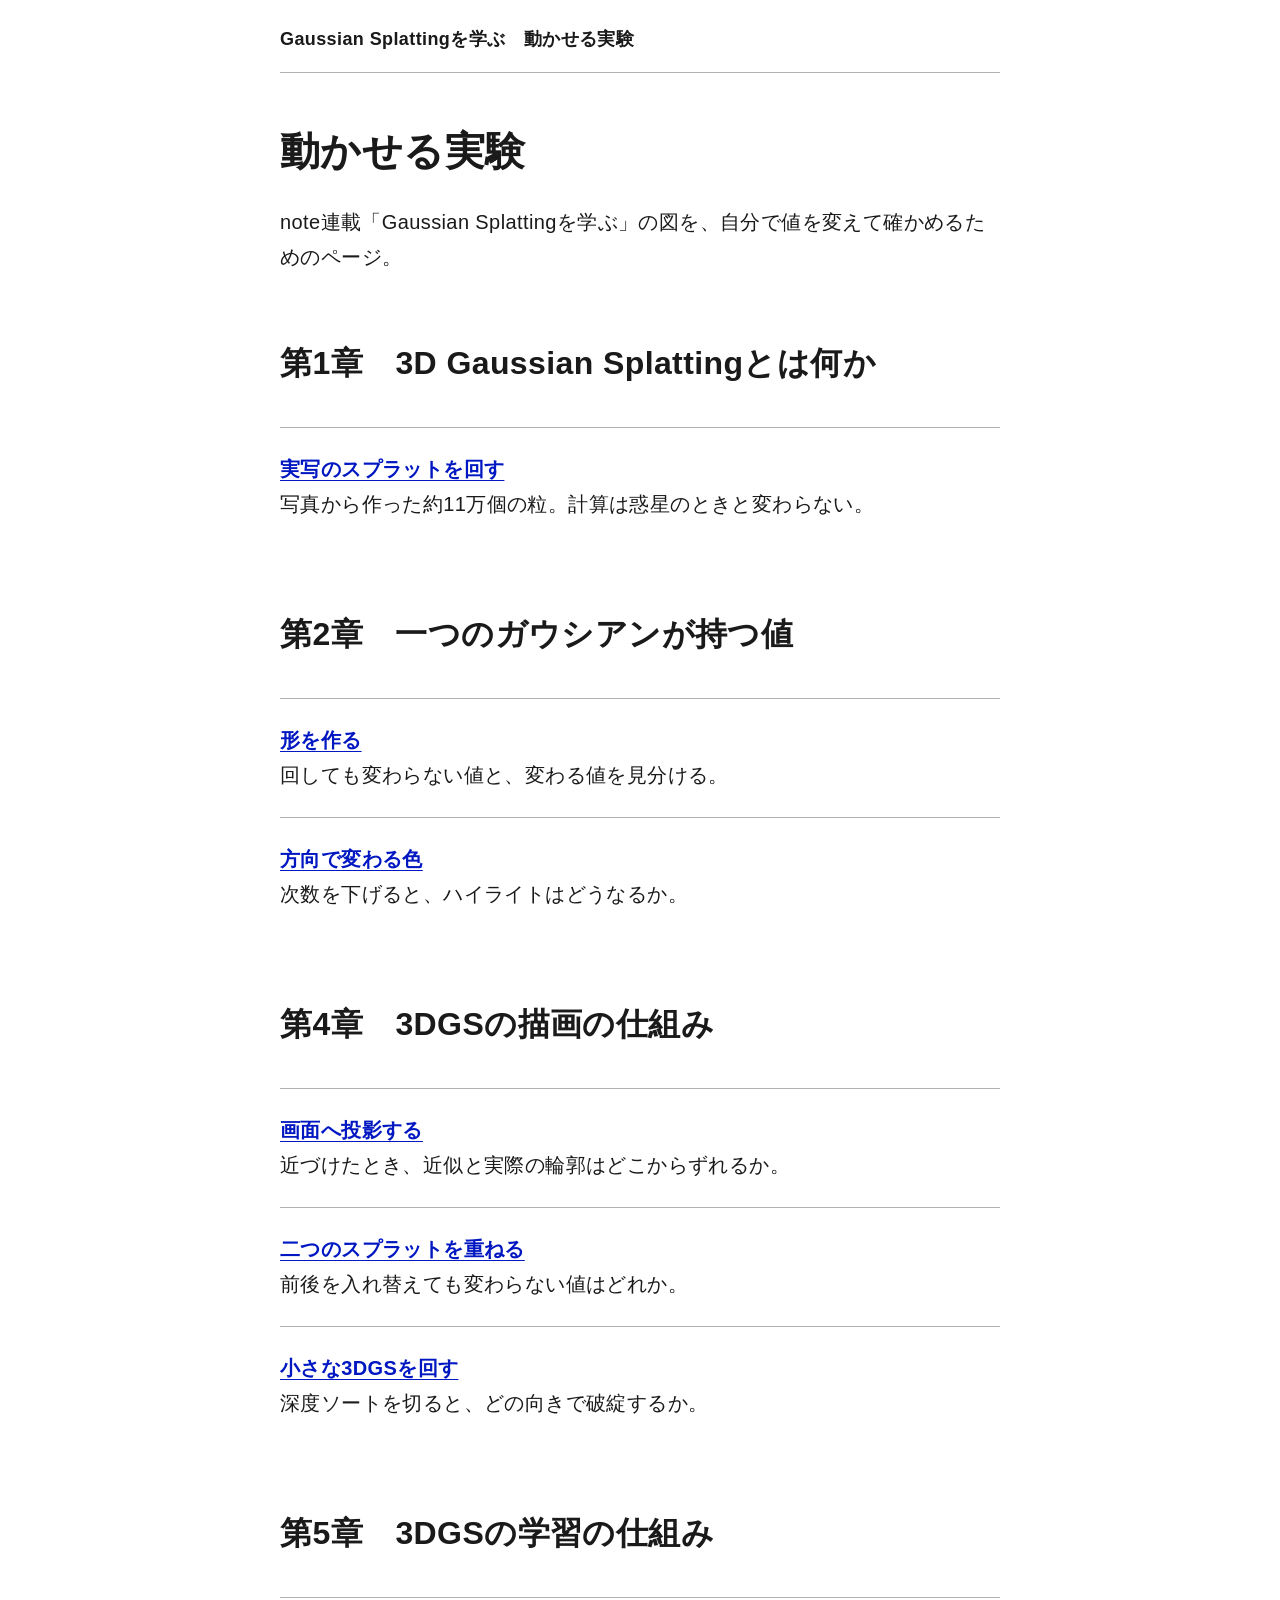
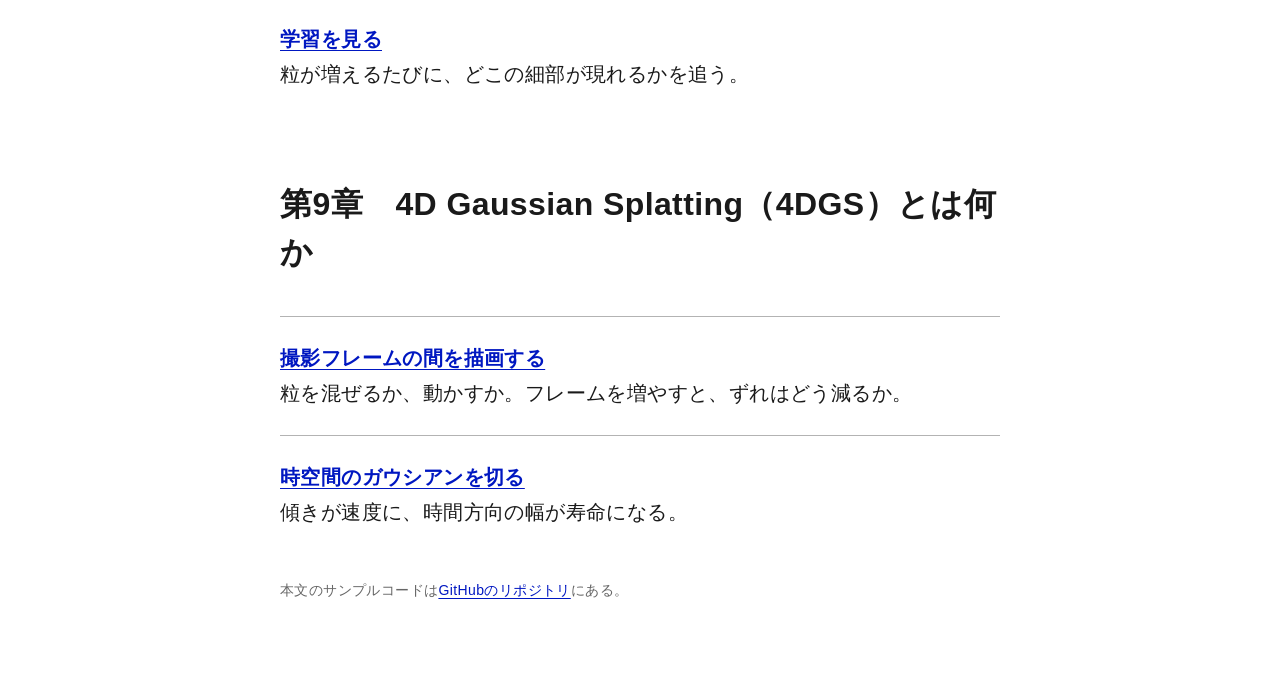
==== docs/index.html @ 0bede8e3 "feat: add interactive labs and sample code for the Gaussian Splatting series Co-Authored-By: Claude " ====
<!doctype html>
<html lang="ja">
<head>
<meta charset="utf-8">
<meta name="viewport" content="width=device-width, initial-scale=1">
<meta name="color-scheme" content="light dark">
<title>動かせる実験 | Gaussian Splattingを学ぶ</title>
<link rel="stylesheet" href="./site.css">
</head>
<body>
<header class="site-header"><a class="site-title" href="./">Gaussian Splattingを学ぶ　動かせる実験</a></header>
<main id="main">
<h1>動かせる実験</h1>
<p class="lead">note連載「Gaussian Splattingを学ぶ」の図を、自分で値を変えて確かめるためのページ。</p>
<h2>第1章　3D Gaussian Splattingとは何か</h2>
<ul class="lab-list"><li><a href="./lab/real3d/">実写のスプラットを回す</a><br>写真から作った約11万個の粒。計算は惑星のときと変わらない。</li></ul>
<h2>第2章　一つのガウシアンが持つ値</h2>
<ul class="lab-list"><li><a href="./lab/covariance/">形を作る</a><br>回しても変わらない値と、変わる値を見分ける。</li><li><a href="./lab/sh/">方向で変わる色</a><br>次数を下げると、ハイライトはどうなるか。</li></ul>
<h2>第4章　3DGSの描画の仕組み</h2>
<ul class="lab-list"><li><a href="./lab/projection/">画面へ投影する</a><br>近づけたとき、近似と実際の輪郭はどこからずれるか。</li><li><a href="./lab/compositing/">二つのスプラットを重ねる</a><br>前後を入れ替えても変わらない値はどれか。</li><li><a href="./lab/splat3d/">小さな3DGSを回す</a><br>深度ソートを切ると、どの向きで破綻するか。</li></ul>
<h2>第5章　3DGSの学習の仕組み</h2>
<ul class="lab-list"><li><a href="./lab/training/">学習を見る</a><br>粒が増えるたびに、どこの細部が現れるかを追う。</li></ul>
<h2>第9章　4D Gaussian Splatting（4DGS）とは何か</h2>
<ul class="lab-list"><li><a href="./lab/interp/">撮影フレームの間を描画する</a><br>粒を混ぜるか、動かすか。フレームを増やすと、ずれはどう減るか。</li><li><a href="./lab/spacetime/">時空間のガウシアンを切る</a><br>傾きが速度に、時間方向の幅が寿命になる。</li></ul>
<p class="fine">本文のサンプルコードは<a href="https://github.com/satoooh/gaussian-splatting-guide/tree/main/code">GitHubのリポジトリ</a>にある。</p>
</main>
</body>
</html>
---- docs/site.css ----
:root {
  color-scheme: light dark;
  --paper: light-dark(#ffffff, #1a1a1a);
  --ink: light-dark(#1a1a1a, #f2f2f2);
  --muted: light-dark(#666666, #b3b3b3);
  --line: light-dark(#b3b3b3, #666666);
  --wash: light-dark(#f2f2f2, #333333);
  --link: light-dark(#0017c1, #c5d7fb);
  --link-hover: light-dark(#00118f, #ffffff);
  --visited: light-dark(#8b008b, #ef95ef);
  --primary: #0017c1;
  --primary-hover: #00118f;
  --primary-active: #000071;
  --control-border: light-dark(#666666, #b3b3b3);
  --error: light-dark(#b90000, #ffaaaa);
  --font-sans: 'Noto Sans JP', -apple-system, BlinkMacSystemFont, 'Hiragino Kaku Gothic ProN', 'Yu Gothic', sans-serif;
  --font-mono: 'Noto Sans Mono', ui-monospace, SFMono-Regular, Menlo, monospace;
}
* { box-sizing: border-box; }
html { scroll-behavior: smooth; scroll-padding-top: 32px; }
body {
  margin: 0;
  background: var(--paper);
  color: var(--ink);
  font-family: var(--font-sans);
  font-size: 20px;
  line-height: 1.75;
  letter-spacing: .02em;
  overflow-wrap: anywhere;
}
a { color: var(--link); text-decoration-thickness: 1px; text-underline-offset: .2em; }
a:visited { color: var(--visited); }
a:hover { color: var(--link-hover); text-decoration-thickness: 3px; }
:focus-visible {
  outline: 4px solid #000000;
  outline-offset: 2px;
  box-shadow: 0 0 0 2px #ffd43d;
}
button, input, select { font: inherit; }
button, .button-primary {
  display: inline-flex;
  justify-content: center;
  align-items: center;
  min-height: 48px;
  max-width: 100%;
  border: 1px solid var(--link);
  border-radius: 8px;
  padding: 12px 24px;
  background: var(--paper);
  color: var(--link);
  font-size: 16px;
  font-weight: 700;
  line-height: 1.5;
  letter-spacing: .02em;
  text-align: center;
  cursor: pointer;
}
.button-primary, .button-primary:visited, button[type='submit'] {
  border: 4px double transparent;
  background: var(--primary);
  color: #ffffff;
  text-decoration: none;
}
.button-primary:hover, button[type='submit']:hover {
  background: var(--primary-hover);
  color: #ffffff;
  text-decoration: underline;
  text-decoration-thickness: 1px;
}
.button-primary:active, button[type='submit']:active { background: var(--primary-active); }
button:disabled {
  border-color: var(--line);
  background: var(--wash);
  color: var(--muted);
  cursor: not-allowed;
}
select, input[type='date'] {
  width: 100%;
  min-width: 0;
  min-height: 56px;
  border: 1px solid var(--control-border);
  border-radius: 8px;
  padding: 12px 16px;
  background: var(--paper);
  color: var(--ink);
  font-size: 16px;
  line-height: 1.5;
}
select:hover, input[type='date']:hover { border-color: var(--ink); }
input[type='checkbox'], input[type='radio'] {
  width: 24px;
  height: 24px;
  margin: 2px 0 0;
  flex: 0 0 24px;
  accent-color: var(--link);
}
input[type='range'] { width: 100%; min-width: 0; min-height: 44px; margin: 0; accent-color: var(--link); }
.site-header, main, .site-footer { width: min(100% - 64px, 720px); margin-inline: auto; }
.site-header {
  display: flex;
  flex-wrap: wrap;
  align-items: center;
  justify-content: space-between;
  gap: 8px 24px;
  border-bottom: 1px solid var(--line);
  padding-block: 24px 16px;
}
.site-title, .site-title:visited { color: var(--ink); font-size: 18px; font-weight: 700; text-decoration: none; }
.site-header nav { display: flex; flex-wrap: wrap; gap: 0 24px; font-size: 16px; }
.site-header nav a {
  display: inline-flex;
  align-items: center;
  min-height: 48px;
  border-bottom: 4px solid transparent;
  padding-top: 4px;
  color: var(--ink);
  text-decoration: none;
}
.site-header nav a:hover { border-bottom-color: var(--line); }
.site-header nav a[aria-current='page'] { border-bottom-color: var(--link); color: var(--link); font-weight: 700; }
main { padding-block: 48px 64px; }
h1, h2, h3 { font-weight: 700; line-height: 1.5; }
h1 { margin: 0 0 24px; font-size: 40px; letter-spacing: .01em; }
h2 { margin: 64px 0 24px; font-size: 32px; }
h3 { margin: 40px 0 16px; font-size: 24px; }
p { margin: 24px 0; }
li { margin-block: 8px; }
ul, ol { padding-left: 1.5em; }
.lead { font-size: 20px; line-height: 1.75; }
.fine, .eyebrow { color: var(--muted); font-size: 14px; line-height: 1.75; }
.eyebrow { margin-top: 0; }
.article-header .fine { margin-block: 16px; }
.start-links { display: flex; flex-wrap: wrap; align-items: center; gap: 16px 32px; margin-block: 32px 48px; font-size: 16px; }
.contents-part { margin-top: 48px; }
.contents-part h2 { margin: 0 0 16px; font-size: 24px; }
.chapter-list { margin: 0; padding: 0; list-style: none; }
.chapter-list li { display: grid; grid-template-columns: 32px minmax(0, 1fr) auto; align-items: baseline; gap: 16px; margin: 0; padding: 24px 0; border-top: 1px solid var(--line); }
.chapter-list a { display: inline-block; padding-block: 4px; font-size: 20px; font-weight: 700; }
.chapter-list p { margin: 8px 0 0; color: var(--muted); font-size: 16px; }
.chapter-list .chapter-labs, .chapter-list .chapter-labs a { display: inline; padding: 0; font-size: 14px; font-weight: 400; }
.hero-lab { margin-block: 32px 8px; }
.hero-lab canvas { cursor: grab; }
.chapter-number { color: var(--muted); font-size: 18px; font-variant-numeric: tabular-nums; }
.chapter-progress { color: var(--muted); font-size: 14px; white-space: nowrap; }
.toc { border-block: 1px solid var(--line); margin-block: 32px 40px; padding-block: 8px; font-size: 16px; }
summary { min-height: 48px; padding-block: 10px; font-weight: 700; cursor: pointer; }
summary:hover { text-decoration: underline; text-underline-offset: .2em; }
.toc ol { margin: 8px 0 16px; }
.prose { margin-top: 32px; }
.prose h2:first-child { margin-top: 24px; }
.prose img { max-width: 100%; height: auto; }
.prose p:has(> img) { overflow-x: auto; overscroll-behavior-x: contain; }
.prose p > img[src*="/figures/"], .prose p > img[src^="data:image/svg+xml"] { display: block; width: 720px; min-width: 720px; max-width: none; }
.figure-list { padding: 0; list-style: none; }
.figure-list > li { margin: 40px 0; }
.diagram-scroll { overflow-x: auto; overscroll-behavior-x: contain; }
.figure-list img { display: block; width: 720px; min-width: 720px; height: auto; }
.figure-list h2 { margin: 0 0 16px; font-size: 24px; }
/* 本文の強調（**…**）は、要点に引く黄色のマーカー。表の中も同じ */
.prose strong { font-weight: 700; background: linear-gradient(transparent 60%, light-dark(#f0b40080, #ffd24a55) 60%); }
.prose blockquote { margin: 32px 0; border-left: 4px solid var(--line); padding: 8px 24px; }
.prose blockquote p { margin-block: 8px; }
code { font-family: var(--font-mono); font-size: .85em; letter-spacing: 0; }
:not(pre) > code { border-radius: 4px; background: var(--wash); padding: .15em .3em; }
pre { max-width: 100%; overflow-x: auto; border: 1px solid var(--line); border-radius: 8px; padding: 24px; background: var(--wash) !important; line-height: 1.75; }
pre code { font-size: 16px; }
table { display: block; width: 100%; overflow-x: auto; border-collapse: collapse; margin-block: 32px; font-size: 16px; line-height: 1.75; }
td, th { min-width: 80px; word-break: auto-phrase; border-bottom: 1px solid var(--line); padding: 16px; text-align: left; vertical-align: top; }
th { background: var(--wash); font-weight: 700; }
.checkpoint-section { margin-top: 64px; border-top: 1px solid var(--line); padding-top: 8px; }
.checkpoint-section h2 { margin: 24px 0 16px; font-size: 24px; }
.checkpoints { display: grid; gap: 8px; }
.checkpoints label, .task-check, .quiz-option { display: flex; align-items: flex-start; gap: 16px; min-height: 48px; padding-block: 8px; font-size: 17px; cursor: pointer; }
.chapter-nav { display: grid; grid-template-columns: minmax(0, 1fr) minmax(0, 1fr); gap: 32px; margin-top: 48px; border-top: 1px solid var(--line); padding-top: 24px; font-size: 16px; }
.chapter-nav a { display: inline-block; min-height: 48px; padding-block: 8px; }
.chapter-nav > div:last-child { text-align: right; }
.site-footer { display: flex; flex-wrap: wrap; justify-content: space-between; gap: 16px; border-top: 1px solid var(--line); padding-block: 24px 48px; color: var(--muted); font-size: 14px; }
.reference-list { margin: 0; padding: 0; list-style: none; }
.reference-list li { margin: 0; padding-block: 24px; border-bottom: 1px solid var(--line); }
.reference-list h2 { margin: 0; font-size: 20px; }
.reference-list p { margin-bottom: 0; font-size: 16px; }
[role='alert'] { color: var(--error); font-size: 16px; font-weight: 700; }
.skip { position: absolute; left: -100vw; }
.skip:focus { left: 16px; top: 8px; z-index: 10; padding: 8px 16px; background: #ffd43d; color: #000000; }
.controls { display: grid; grid-template-columns: repeat(2, minmax(0, 1fr)); gap: 24px 32px; margin-block: 32px; }
.controls label { display: flex; flex-direction: column; gap: 8px; min-width: 0; font-size: 16px; font-weight: 700; }
.controls output { font-weight: 400; font-variant-numeric: tabular-nums; }
.lab-frame { overflow: hidden; border-radius: 12px; }
.lab-frame canvas { display: block; width: 100%; height: auto; }
.lab-readout { font-family: var(--font-mono); font-size: 14px; line-height: 1.75; letter-spacing: 0; }
.lab-widget { margin-block: 24px; }
.lab-widget .controls { margin-block: 24px 16px; }
.lab-widget figure { margin: 0; min-width: 0; }
.lab-widget figure canvas { display: block; width: 100%; height: auto; border-radius: 8px; }
.lab-widget figcaption { margin-top: 4px; color: var(--muted); font-size: 14px; }
.lab-pixels { image-rendering: pixelated; }
.lab-trio { display: grid; grid-template-columns: repeat(3, minmax(0, 1fr)); gap: 16px; margin-bottom: 16px; }
.lab-pair { display: grid; grid-template-columns: repeat(2, minmax(0, 240px)); gap: 24px; }
.lab-actions { display: flex; flex-wrap: wrap; align-items: center; gap: 16px 24px; margin-block: 16px; }
.lab-toggle { display: inline-flex; flex-direction: row !important; align-items: center; gap: 8px !important; min-height: 48px; font-size: 16px; font-weight: 400 !important; cursor: pointer; }
.lab-readout { margin: 16px 0 0; border: 0; border-left: 4px solid var(--line); border-radius: 0; padding: 4px 16px; background: none !important; white-space: pre-wrap; }
.still .site-header, .still .site-footer, .still .skip, .still main > :not([data-lab]), .still .controls, .still .lab-actions { display: none; }
.still main { width: 720px; margin: 0; padding: 0; }
.still .lab-widget { margin: 0; padding-bottom: 8px; }
.lab-embed { margin: 40px 0; border-block: 1px solid var(--line); padding-block: 16px 24px; }
.lab-embed > figcaption { font-size: 16px; font-weight: 700; }
.lab-list { margin: 40px 0 0; padding: 0; list-style: none; }
.lab-list li { margin: 0; border-top: 1px solid var(--line); padding-block: 24px; }
.lab-list a { font-size: 20px; font-weight: 700; }
.lab-list p { margin: 8px 0 0; font-size: 16px; }
.summary { margin-block: 16px; border-left: 4px solid var(--line); padding-left: 36px; font-size: 17px; }
.glossary > div { border-top: 1px solid var(--line); padding-block: 16px; }
.glossary dt { font-weight: 700; }
.glossary dt span { margin-left: 8px; color: var(--muted); font-size: 14px; font-weight: 400; }
.glossary dd { margin: 4px 0 0; font-size: 17px; }
.task-group { border-top: 1px solid var(--line); padding-block: 16px; }
.task-group h2 { margin-top: 24px; font-size: 24px; }
.task-list { margin: 0; padding: 0; list-style: none; }
.task-list > li { margin-block: 24px; }
.task-meta { color: var(--muted); font-size: 14px; }
.task-links { display: flex; flex-wrap: wrap; gap: 8px 24px; padding-left: 40px; font-size: 16px; }
.task-note { margin: 8px 0; padding-left: 40px; color: var(--muted); font-size: 16px; }
.quiz-question { min-width: 0; margin: 32px 0; border: 0; border-top: 1px solid var(--line); padding: 16px 0 0; }
.quiz-question legend { max-width: 100%; padding: 0 8px 0 0; font-size: 20px; font-weight: 700; }
.quiz-option { margin-block: 8px; }
.quiz-feedback { font-size: 16px; }
.quiz-feedback::before { content: attr(data-result) '。'; font-weight: 700; }
.quiz-actions { display: flex; flex-wrap: wrap; align-items: center; gap: 24px; font-size: 17px; }
[hidden] { display: none !important; }
@media (prefers-color-scheme: dark) {
  .astro-code, .astro-code span { color: var(--shiki-dark) !important; }
}
@media (max-width: 600px) {
  body { font-size: 17px; }
  .site-header, main, .site-footer { width: calc(100% - 32px); }
  .site-header { padding-block: 16px 8px; }
  .site-header nav { gap: 0 24px; }
  main { padding-block: 32px 48px; }
  h1 { font-size: 32px; }
  h2 { margin-top: 48px; font-size: 28px; }
  h3 { font-size: 22px; }
  .lead { font-size: 18px; }
  .chapter-list li { grid-template-columns: 24px minmax(0, 1fr); gap: 8px 16px; }
  .chapter-list a { font-size: 18px; }
  .chapter-progress { grid-column: 2; }
  .controls { grid-template-columns: 1fr; gap: 24px; }
  .lab-trio { gap: 8px; }
  .chapter-nav { gap: 16px; }
  pre, td, th { padding: 16px; }
  pre code { font-size: 14px; }
  .quiz-question legend { font-size: 18px; }
}
@media (prefers-reduced-motion: reduce) { html { scroll-behavior: auto; } }
@media (forced-colors: active) {
  :focus-visible { outline: 4px solid CanvasText; box-shadow: none; }
  .button-primary, .button-primary:visited, button { background: ButtonFace; color: ButtonText; border: 2px solid ButtonText; }
  a { color: LinkText; }
  a:visited { color: VisitedText; }
  button:disabled { color: GrayText; border-color: GrayText; }
  .site-header nav a[aria-current='page'] { border-bottom-color: Highlight; }
}
@media print {
  :root { color-scheme: light; }
  body { font-size: 11pt; line-height: 1.7; }
  .site-header, .site-footer, .toc, .chapter-nav, .controls, .start-links, .skip, .lab-embed, .lab-widget { display: none; }
  main { width: 100%; max-width: none; padding: 0; }
  h1 { font-size: 24pt; }
  h2 { font-size: 18pt; }
  h3 { font-size: 14pt; }
  a, a:visited { color: inherit; }
  pre { white-space: pre-wrap; overflow-wrap: anywhere; }
  .astro-code, .astro-code span { color: var(--ink) !important; }
  h2, h3 { break-after: avoid; }
  .checkpoint-section { break-inside: avoid; }
  .prose p:has(> img) { overflow: visible; break-inside: avoid; }
  .prose p > img[src*="/figures/"], .prose p > img[src^="data:image/svg+xml"] { width: 100%; min-width: 0; max-width: 100%; }
  .diagram-scroll { overflow: visible; break-inside: avoid; }
  .figure-list img { width: 100%; min-width: 0; max-width: 100%; }
}
.prose figure { margin: 2rem 0; }
.prose figcaption { margin-top: .6rem; font-size: .875rem; line-height: 1.7; color: var(--muted, #787c7b); text-align: center; }
.prose .math { margin: 1.5rem 0; overflow-x: auto; }
.prose rt { font-size: .5em; }
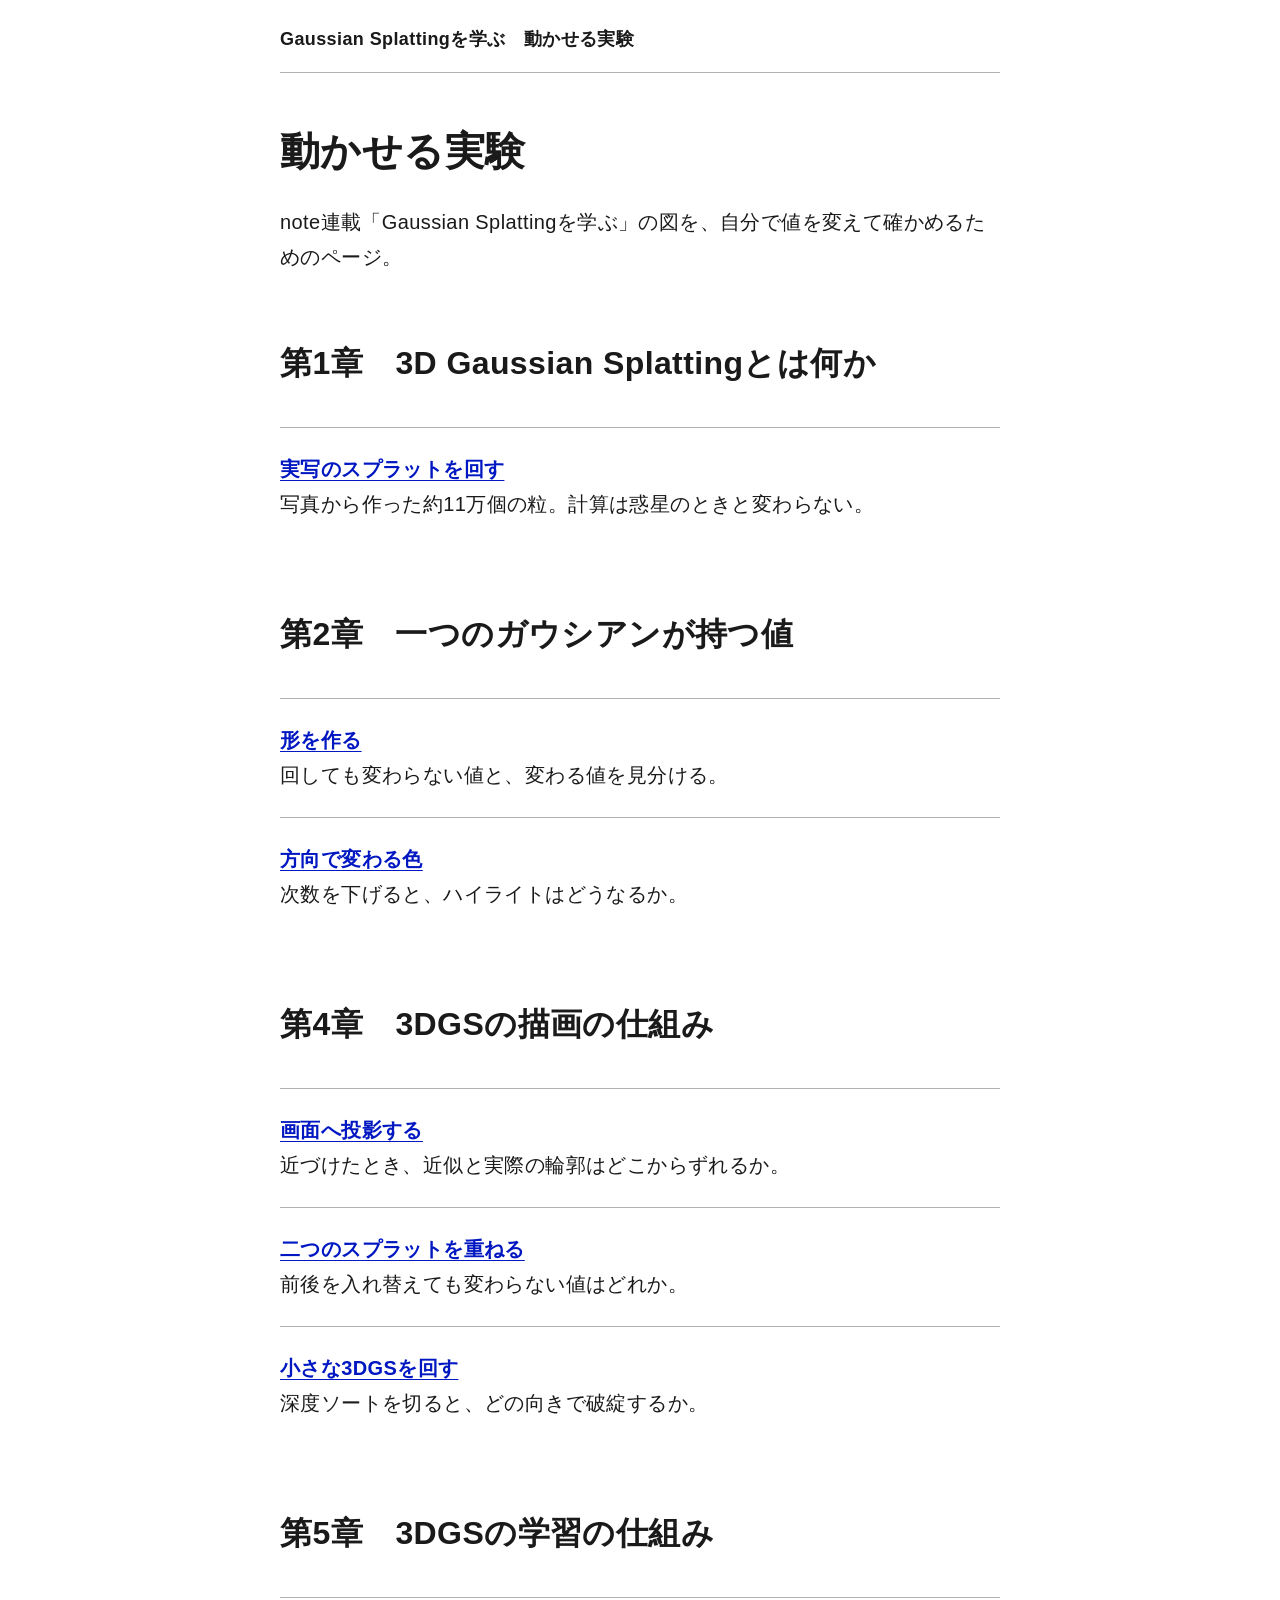
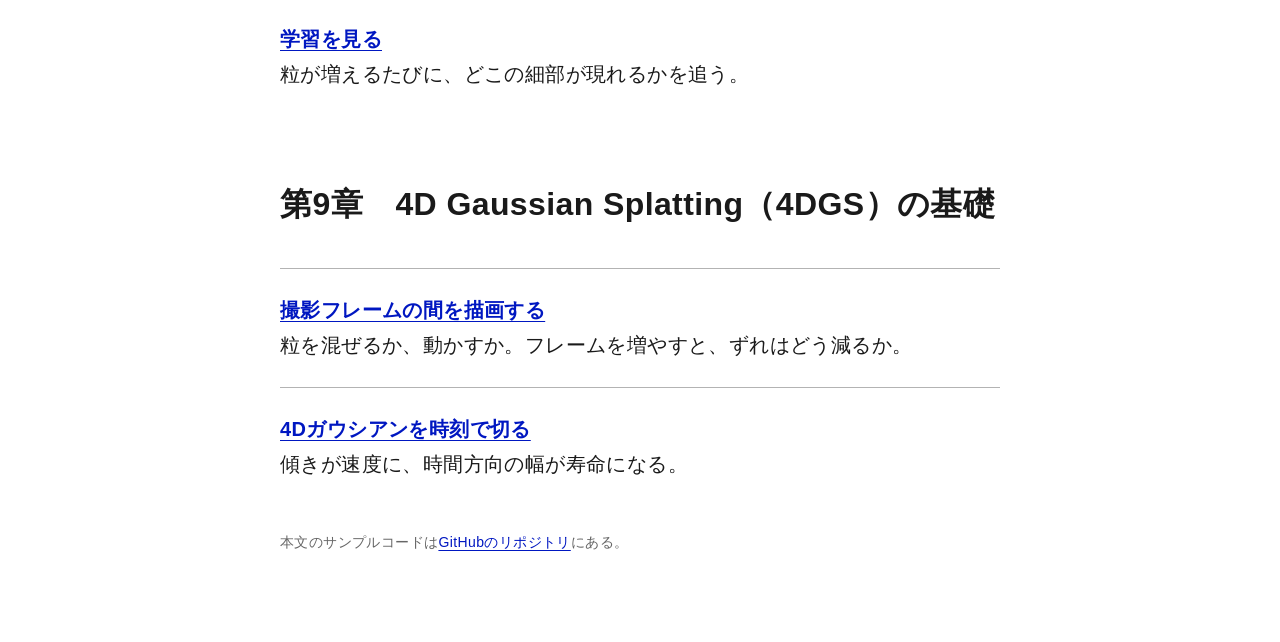
==== commit 973c23c7: "feat: add 3D training, tiny 4D and a PyTorch 3DGS for a real scene - code/ch05_train3d.py: train 3D " ====
--- a/docs/index.html
+++ b/docs/index.html
@@ -20,8 +20,8 @@
 <ul class="lab-list"><li><a href="./lab/projection/">画面へ投影する</a><br>近づけたとき、近似と実際の輪郭はどこからずれるか。</li><li><a href="./lab/compositing/">二つのスプラットを重ねる</a><br>前後を入れ替えても変わらない値はどれか。</li><li><a href="./lab/splat3d/">小さな3DGSを回す</a><br>深度ソートを切ると、どの向きで破綻するか。</li></ul>
 <h2>第5章　3DGSの学習の仕組み</h2>
 <ul class="lab-list"><li><a href="./lab/training/">学習を見る</a><br>粒が増えるたびに、どこの細部が現れるかを追う。</li></ul>
-<h2>第9章　4D Gaussian Splatting（4DGS）とは何か</h2>
-<ul class="lab-list"><li><a href="./lab/interp/">撮影フレームの間を描画する</a><br>粒を混ぜるか、動かすか。フレームを増やすと、ずれはどう減るか。</li><li><a href="./lab/spacetime/">時空間のガウシアンを切る</a><br>傾きが速度に、時間方向の幅が寿命になる。</li></ul>
+<h2>第9章　4D Gaussian Splatting（4DGS）の基礎</h2>
+<ul class="lab-list"><li><a href="./lab/interp/">撮影フレームの間を描画する</a><br>粒を混ぜるか、動かすか。フレームを増やすと、ずれはどう減るか。</li><li><a href="./lab/spacetime/">4Dガウシアンを時刻で切る</a><br>傾きが速度に、時間方向の幅が寿命になる。</li></ul>
 <p class="fine">本文のサンプルコードは<a href="https://github.com/satoooh/gaussian-splatting-guide/tree/main/code">GitHubのリポジトリ</a>にある。</p>
 </main>
 </body>
--- a/docs/site.css
+++ b/docs/site.css
@@ -199,9 +199,12 @@
 .lab-actions { display: flex; flex-wrap: wrap; align-items: center; gap: 16px 24px; margin-block: 16px; }
 .lab-toggle { display: inline-flex; flex-direction: row !important; align-items: center; gap: 8px !important; min-height: 48px; font-size: 16px; font-weight: 400 !important; cursor: pointer; }
 .lab-readout { margin: 16px 0 0; border: 0; border-left: 4px solid var(--line); border-radius: 0; padding: 4px 16px; background: none !important; white-space: pre-wrap; }
-.still .site-header, .still .site-footer, .still .skip, .still main > :not([data-lab]), .still .controls, .still .lab-actions { display: none; }
-.still main { width: 720px; margin: 0; padding: 0; }
-.still .lab-widget { margin: 0; padding-bottom: 8px; }
+/* 読み出し（数値の文字）は画像に入れない。数値は本文とキャプションに書く */
+.still .site-header, .still .site-footer, .still .skip, .still main > :not([data-lab]), .still .controls, .still .lab-actions, .still .lab-readout { display: none; }
+/* 画像の地を絵と同じ色（src/labs/ui.mjs の LIGHT.paper）で埋めて、角の外に白が残らないようにする。noteの暗い画面では白い角が目立つ */
+.still body { background: #f2f2ef; }
+.still main { width: 620px; margin: 0; padding: 0; } /* noteが表示する幅。scripts/export-note-images.mjs と export-lab-gifs.mjs もこの幅で撮る */
+.still .lab-widget { margin: 0; padding: 15px; } /* 59分割グリッドの余白。絵と文字が画像の端に付かないようにする */
 .lab-embed { margin: 40px 0; border-block: 1px solid var(--line); padding-block: 16px 24px; }
 .lab-embed > figcaption { font-size: 16px; font-weight: 700; }
 .lab-list { margin: 40px 0 0; padding: 0; list-style: none; }
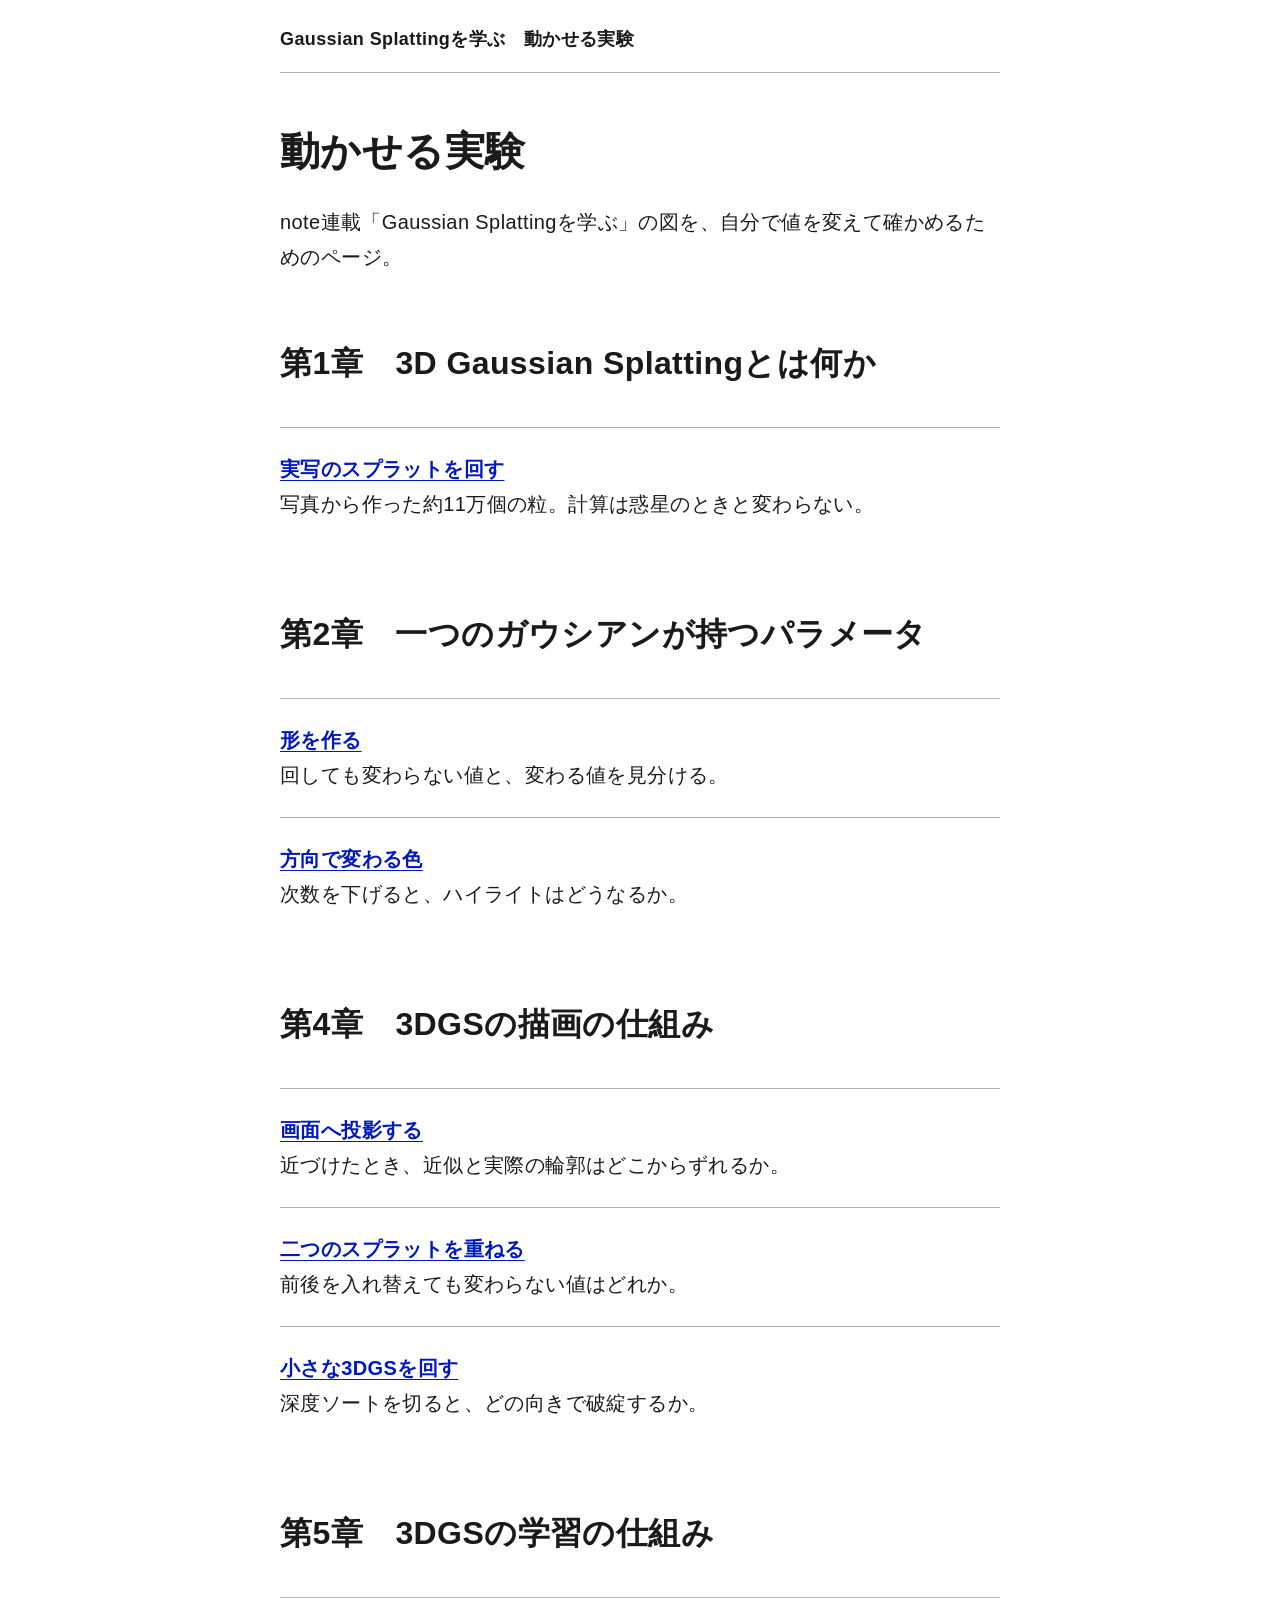
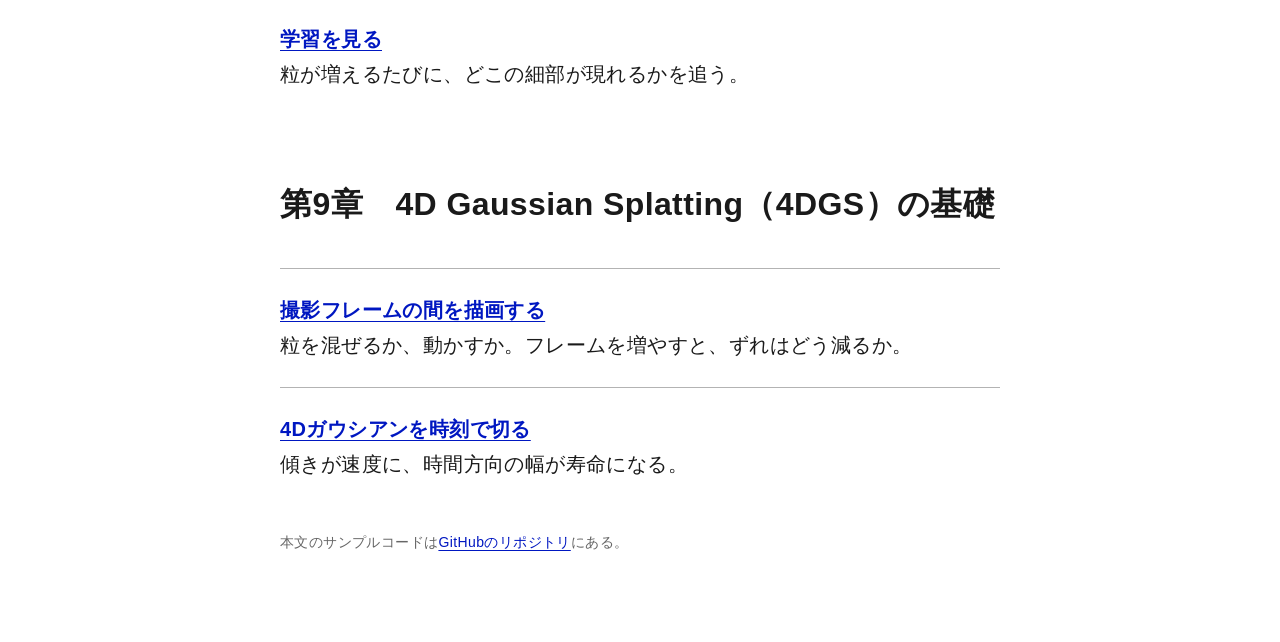
==== commit c1cf936c: "docs: follow the renamed chapter 2 title Co-Authored-By: Claude Opus 5.5 <noreply@anthropic.com>" ====
--- a/docs/index.html
+++ b/docs/index.html
@@ -14,7 +14,7 @@
 <p class="lead">note連載「Gaussian Splattingを学ぶ」の図を、自分で値を変えて確かめるためのページ。</p>
 <h2>第1章　3D Gaussian Splattingとは何か</h2>
 <ul class="lab-list"><li><a href="./lab/real3d/">実写のスプラットを回す</a><br>写真から作った約11万個の粒。計算は惑星のときと変わらない。</li></ul>
-<h2>第2章　一つのガウシアンが持つ値</h2>
+<h2>第2章　一つのガウシアンが持つパラメータ</h2>
 <ul class="lab-list"><li><a href="./lab/covariance/">形を作る</a><br>回しても変わらない値と、変わる値を見分ける。</li><li><a href="./lab/sh/">方向で変わる色</a><br>次数を下げると、ハイライトはどうなるか。</li></ul>
 <h2>第4章　3DGSの描画の仕組み</h2>
 <ul class="lab-list"><li><a href="./lab/projection/">画面へ投影する</a><br>近づけたとき、近似と実際の輪郭はどこからずれるか。</li><li><a href="./lab/compositing/">二つのスプラットを重ねる</a><br>前後を入れ替えても変わらない値はどれか。</li><li><a href="./lab/splat3d/">小さな3DGSを回す</a><br>深度ソートを切ると、どの向きで破綻するか。</li></ul>
